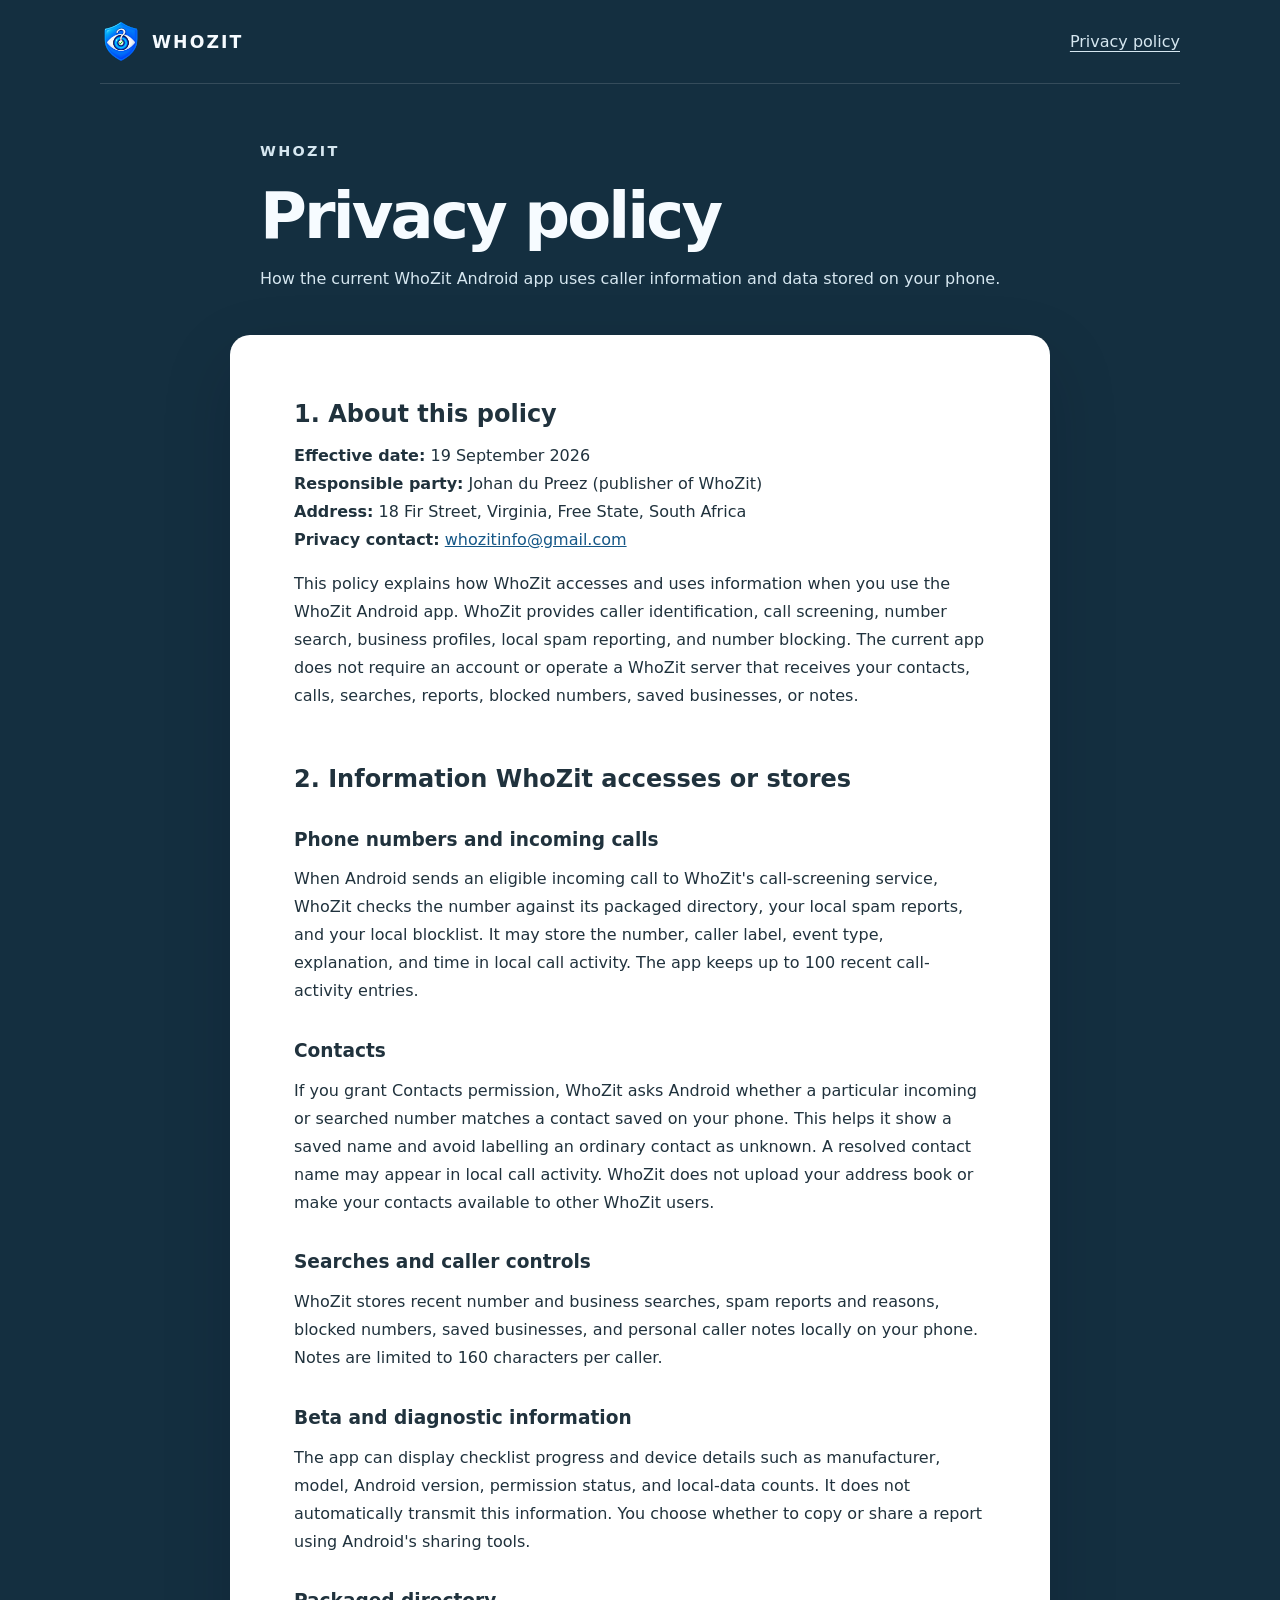
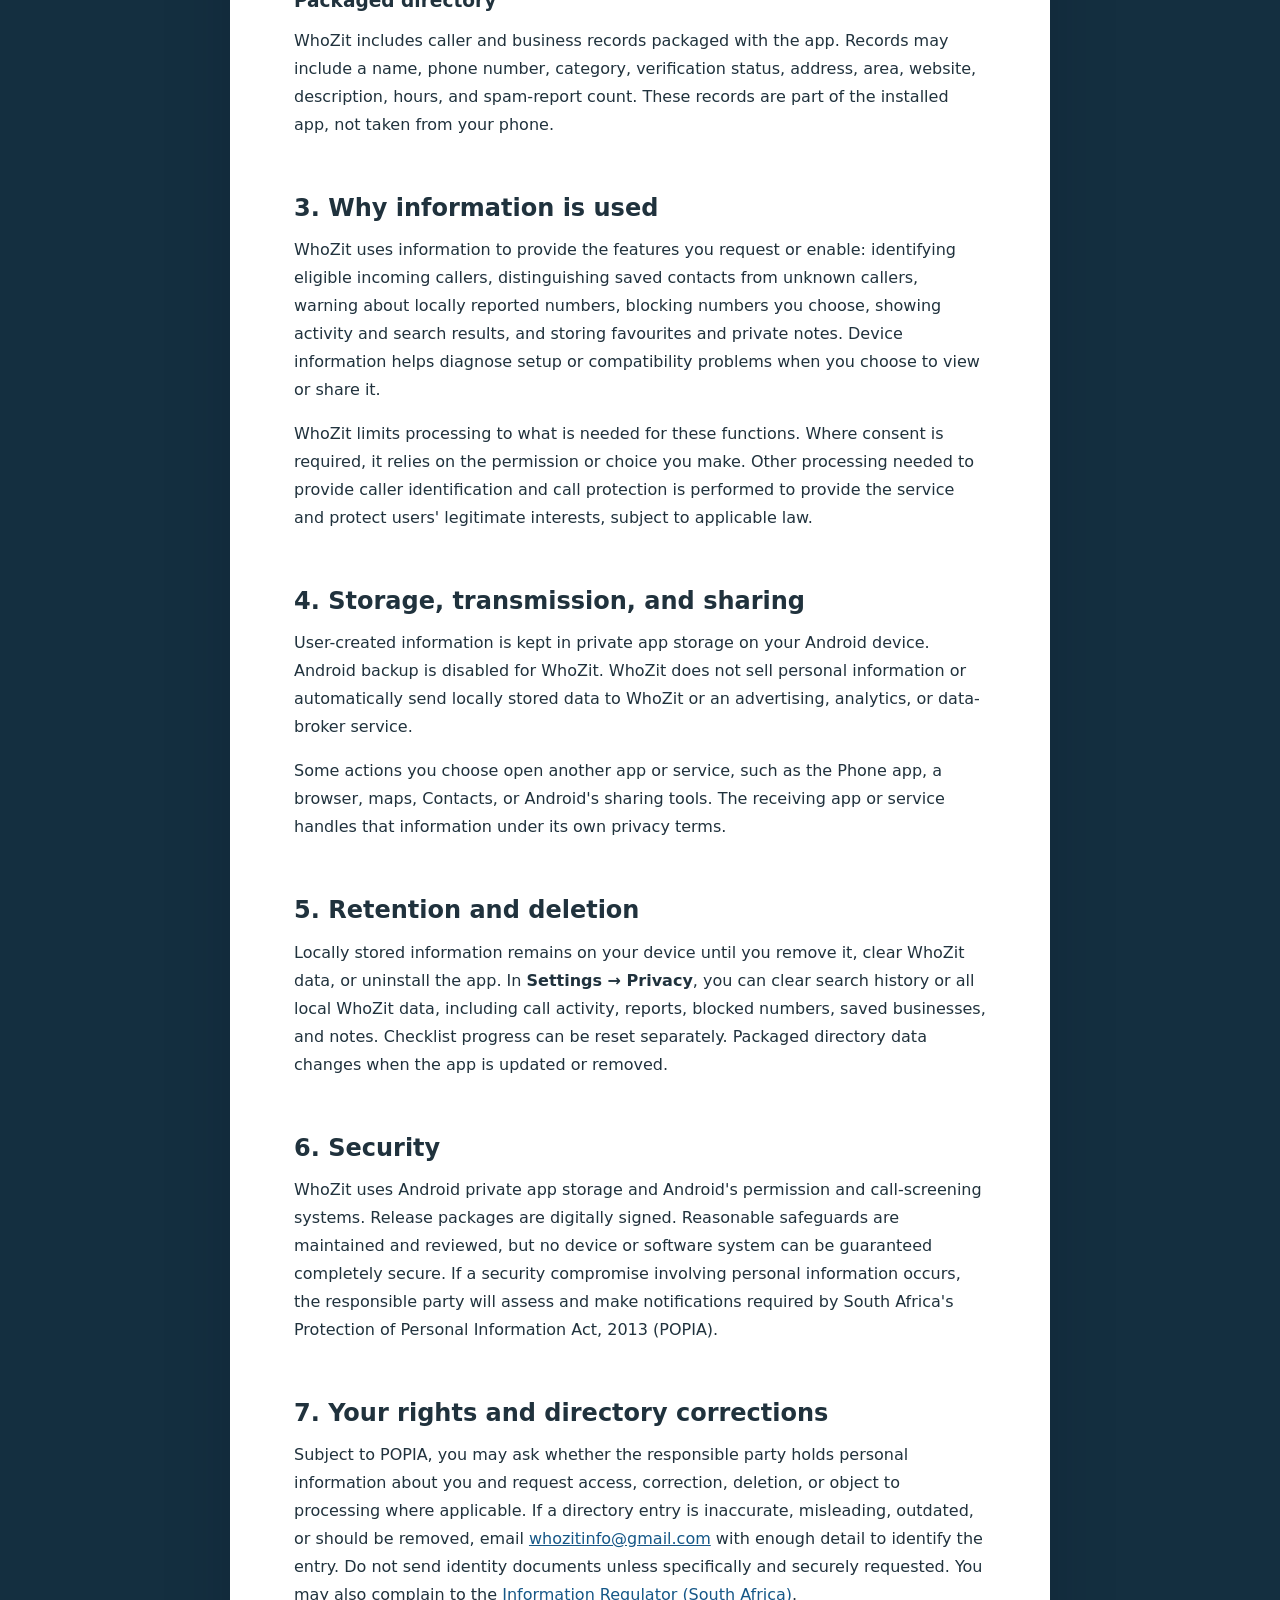
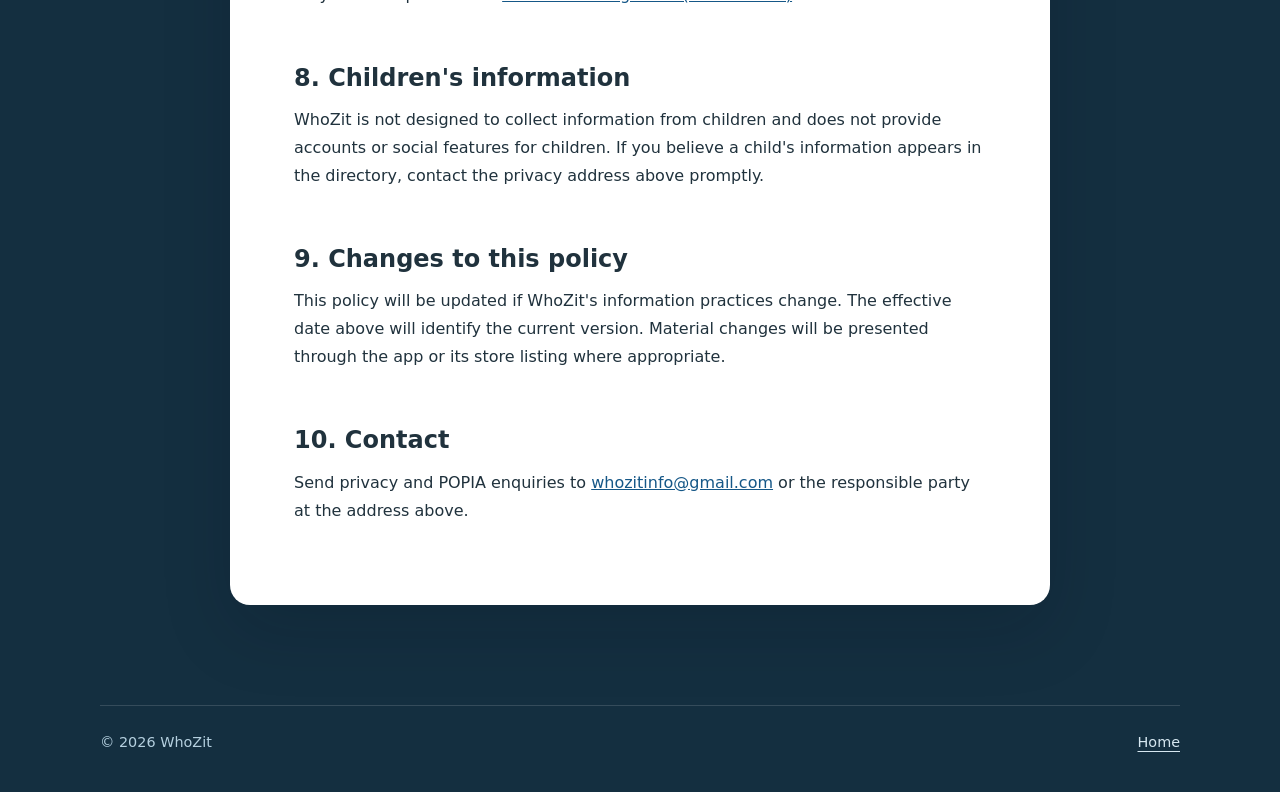
==== privacy/index.html @ beb5275b "Publish WhoZit privacy policy" ====
<!doctype html>
<html lang="en">
<head>
  <meta charset="utf-8">
  <meta name="viewport" content="width=device-width, initial-scale=1">
  <meta name="description" content="How WhoZit handles contacts, call information and data stored on your phone.">
  <meta name="theme-color" content="#142f40">
  <link rel="icon" type="image/svg+xml" href="data:image/svg+xml,%3Csvg xmlns='http://www.w3.org/2000/svg' viewBox='0 0 64 64'%3E%3Cpath fill='%23142f40' d='M32 2 56 11v19c0 17-10 27-24 32C18 57 8 47 8 30V11z'/%3E%3Cpath fill='%2339b8f4' d='M32 8 50 15v15c0 12-6 20-18 25C20 50 14 42 14 30V15z'/%3E%3Cpath fill='white' d='M31 17c-8 0-14 6-14 14s6 14 14 14c7 0 13-5 14-12h-7c-1 3-4 5-7 5-4 0-7-3-7-7s3-7 7-7c3 0 6 2 7 5h7c-1-7-7-12-14-12z'/%3E%3C/svg%3E">
  <link rel="stylesheet" href="../styles.css">
  <title>Privacy policy — WhoZit</title>
</head>
<body>
  <header class="site-header shell">
    <a class="brand" href="../index.html" aria-label="WhoZit home"><img src="../assets/whozit-logo.png" alt="">WHOZIT</a>
    <nav class="site-nav" aria-label="Main navigation"><a href="index.html" aria-current="page">Privacy policy</a></nav>
  </header>
  <main class="policy-layout shell">
    <div class="policy-header">
      <p class="eyebrow">WhoZit</p>
      <h1>Privacy policy</h1>
      <p>How the current WhoZit Android app uses caller information and data stored on your phone.</p>
    </div>
    <article class="policy-paper">
      <h2 id="about">1. About this policy</h2>
      <p><strong>Effective date:</strong> 19 September 2026<br>
        <strong>Responsible party:</strong> Johan du Preez (publisher of WhoZit)<br>
        <strong>Address:</strong> 18 Fir Street, Virginia, Free State, South Africa<br>
        <strong>Privacy contact:</strong> <a href="mailto:whozitinfo@gmail.com">whozitinfo@gmail.com</a></p>
      <p>This policy explains how WhoZit accesses and uses information when you use the WhoZit Android app. WhoZit provides caller identification, call screening, number search, business profiles, local spam reporting, and number blocking. The current app does not require an account or operate a WhoZit server that receives your contacts, calls, searches, reports, blocked numbers, saved businesses, or notes.</p>

      <h2 id="information">2. Information WhoZit accesses or stores</h2>
      <h3>Phone numbers and incoming calls</h3>
      <p>When Android sends an eligible incoming call to WhoZit's call-screening service, WhoZit checks the number against its packaged directory, your local spam reports, and your local blocklist. It may store the number, caller label, event type, explanation, and time in local call activity. The app keeps up to 100 recent call-activity entries.</p>
      <h3>Contacts</h3>
      <p>If you grant Contacts permission, WhoZit asks Android whether a particular incoming or searched number matches a contact saved on your phone. This helps it show a saved name and avoid labelling an ordinary contact as unknown. A resolved contact name may appear in local call activity. WhoZit does not upload your address book or make your contacts available to other WhoZit users.</p>
      <h3>Searches and caller controls</h3>
      <p>WhoZit stores recent number and business searches, spam reports and reasons, blocked numbers, saved businesses, and personal caller notes locally on your phone. Notes are limited to 160 characters per caller.</p>
      <h3>Beta and diagnostic information</h3>
      <p>The app can display checklist progress and device details such as manufacturer, model, Android version, permission status, and local-data counts. It does not automatically transmit this information. You choose whether to copy or share a report using Android's sharing tools.</p>
      <h3>Packaged directory</h3>
      <p>WhoZit includes caller and business records packaged with the app. Records may include a name, phone number, category, verification status, address, area, website, description, hours, and spam-report count. These records are part of the installed app, not taken from your phone.</p>

      <h2 id="purpose">3. Why information is used</h2>
      <p>WhoZit uses information to provide the features you request or enable: identifying eligible incoming callers, distinguishing saved contacts from unknown callers, warning about locally reported numbers, blocking numbers you choose, showing activity and search results, and storing favourites and private notes. Device information helps diagnose setup or compatibility problems when you choose to view or share it.</p>
      <p>WhoZit limits processing to what is needed for these functions. Where consent is required, it relies on the permission or choice you make. Other processing needed to provide caller identification and call protection is performed to provide the service and protect users' legitimate interests, subject to applicable law.</p>

      <h2 id="storage">4. Storage, transmission, and sharing</h2>
      <p>User-created information is kept in private app storage on your Android device. Android backup is disabled for WhoZit. WhoZit does not sell personal information or automatically send locally stored data to WhoZit or an advertising, analytics, or data-broker service.</p>
      <p>Some actions you choose open another app or service, such as the Phone app, a browser, maps, Contacts, or Android's sharing tools. The receiving app or service handles that information under its own privacy terms.</p>

      <h2 id="retention">5. Retention and deletion</h2>
      <p>Locally stored information remains on your device until you remove it, clear WhoZit data, or uninstall the app. In <strong>Settings → Privacy</strong>, you can clear search history or all local WhoZit data, including call activity, reports, blocked numbers, saved businesses, and notes. Checklist progress can be reset separately. Packaged directory data changes when the app is updated or removed.</p>

      <h2 id="security">6. Security</h2>
      <p>WhoZit uses Android private app storage and Android's permission and call-screening systems. Release packages are digitally signed. Reasonable safeguards are maintained and reviewed, but no device or software system can be guaranteed completely secure. If a security compromise involving personal information occurs, the responsible party will assess and make notifications required by South Africa's Protection of Personal Information Act, 2013 (POPIA).</p>

      <h2 id="rights">7. Your rights and directory corrections</h2>
      <p>Subject to POPIA, you may ask whether the responsible party holds personal information about you and request access, correction, deletion, or object to processing where applicable. If a directory entry is inaccurate, misleading, outdated, or should be removed, email <a href="mailto:whozitinfo@gmail.com">whozitinfo@gmail.com</a> with enough detail to identify the entry. Do not send identity documents unless specifically and securely requested. You may also complain to the <a href="https://inforegulator.org.za/">Information Regulator (South Africa)</a>.</p>

      <h2 id="children">8. Children's information</h2>
      <p>WhoZit is not designed to collect information from children and does not provide accounts or social features for children. If you believe a child's information appears in the directory, contact the privacy address above promptly.</p>

      <h2 id="changes">9. Changes to this policy</h2>
      <p>This policy will be updated if WhoZit's information practices change. The effective date above will identify the current version. Material changes will be presented through the app or its store listing where appropriate.</p>

      <h2 id="contact">10. Contact</h2>
      <p>Send privacy and POPIA enquiries to <a href="mailto:whozitinfo@gmail.com">whozitinfo@gmail.com</a> or the responsible party at the address above.</p>
    </article>
  </main>
  <footer class="site-footer shell">
    <p>© 2026 WhoZit</p>
    <p><a href="../index.html">Home</a></p>
  </footer>
</body>
</html>
---- styles.css ----
:root {
  color-scheme: dark;
  font-family: Inter, ui-sans-serif, system-ui, -apple-system, BlinkMacSystemFont,
    "Segoe UI", sans-serif;
  background: #142f40;
  color: #f6fbff;
  font-synthesis: none;
}

* { box-sizing: border-box; }

html { scroll-behavior: smooth; }

body {
  min-width: 280px;
  margin: 0;
  background: #142f40;
}

a { color: inherit; }

a:focus-visible {
  outline: 3px solid #9bd9ff;
  outline-offset: 5px;
  border-radius: 3px;
}

.shell { width: min(100% - 40px, 1080px); margin-inline: auto; }

.site-header {
  min-height: 84px;
  display: flex;
  align-items: center;
  justify-content: space-between;
  gap: 24px;
  border-bottom: 1px solid rgba(255, 255, 255, 0.14);
}

.brand {
  display: inline-flex;
  align-items: center;
  gap: 10px;
  text-decoration: none;
  font-size: 1.08rem;
  font-weight: 800;
  letter-spacing: 0.12em;
}

.brand img { display: block; width: 42px; height: 42px; object-fit: contain; }

.site-nav { display: flex; align-items: center; gap: 24px; }
.site-nav a, .site-footer a { color: #d6e7f0; text-underline-offset: 4px; }
.site-nav a:hover, .site-footer a:hover { color: #fff; }

.hero {
  min-height: min(720px, calc(100svh - 84px));
  display: grid;
  align-items: center;
  padding-block: 72px 96px;
}

.hero-inner { max-width: 780px; margin-inline: auto; text-align: center; }
.hero-logo { display: block; width: 152px; height: 152px; margin: 0 auto 32px; }
.eyebrow {
  margin: 0 0 18px;
  color: #add1e4;
  font-size: 0.9rem;
  font-weight: 700;
  letter-spacing: 0.16em;
  text-transform: uppercase;
}

h1 { margin: 0; font-size: clamp(2.7rem, 7vw, 5.4rem); line-height: 1.07; letter-spacing: -0.045em; }
.lead {
  max-width: 590px;
  margin: 26px auto 0;
  color: #d6e7f0;
  font-size: clamp(1.1rem, 2vw, 1.45rem);
  line-height: 1.6;
}

.explain {
  max-width: 720px;
  margin: 0 auto;
  padding: 36px 0 72px;
  border-top: 1px solid rgba(255, 255, 255, 0.14);
  color: #c4d9e5;
  font-size: 1rem;
  line-height: 1.7;
  text-align: center;
}

.site-footer {
  display: flex;
  justify-content: space-between;
  gap: 20px;
  padding: 28px 0 42px;
  border-top: 1px solid rgba(255, 255, 255, 0.14);
  color: #b5d0df;
  font-size: 0.9rem;
}

.site-footer p { margin: 0; }

.policy-layout { padding-block: 56px 100px; }
.policy-header { max-width: 760px; margin: 0 auto 42px; }
.policy-header h1 { font-size: clamp(2.6rem, 6vw, 4rem); }
.policy-header p { color: #d6e7f0; line-height: 1.65; }
.draft-note {
  max-width: 760px;
  margin: 0 auto 28px;
  padding: 16px 20px;
  border: 1px solid #9bd9ff;
  border-radius: 12px;
  color: #e5f4ff;
  line-height: 1.6;
}

.policy-paper {
  max-width: 820px;
  margin-inline: auto;
  padding: clamp(28px, 5vw, 64px);
  border-radius: 20px;
  background: #fff;
  color: #20323d;
  box-shadow: 0 26px 70px rgba(0, 12, 23, 0.16);
  font-size: 1rem;
  line-height: 1.75;
}

.policy-paper h2 { margin: 2.25em 0 0.55em; font-size: 1.5rem; line-height: 1.25; }
.policy-paper h2:first-child { margin-top: 0; }
.policy-paper h3 { margin: 1.6em 0 0.5em; font-size: 1.16rem; }
.policy-paper p { margin: 0 0 1em; }
.policy-paper ul { padding-left: 1.35em; }
.policy-paper li + li { margin-top: 0.3em; }
.policy-paper a { color: #155787; overflow-wrap: anywhere; }

@media (max-width: 600px) {
  .shell { width: min(100% - 32px, 1080px); }
  .site-header { min-height: 72px; }
  .hero { min-height: calc(100svh - 72px); padding-block: 54px 70px; }
  .hero-logo { width: 120px; height: 120px; margin-bottom: 26px; }
  .site-footer { display: block; }
  .site-footer p + p { margin-top: 12px; }
  .policy-layout { padding-block: 36px 72px; }
  .policy-paper { border-radius: 14px; }
}
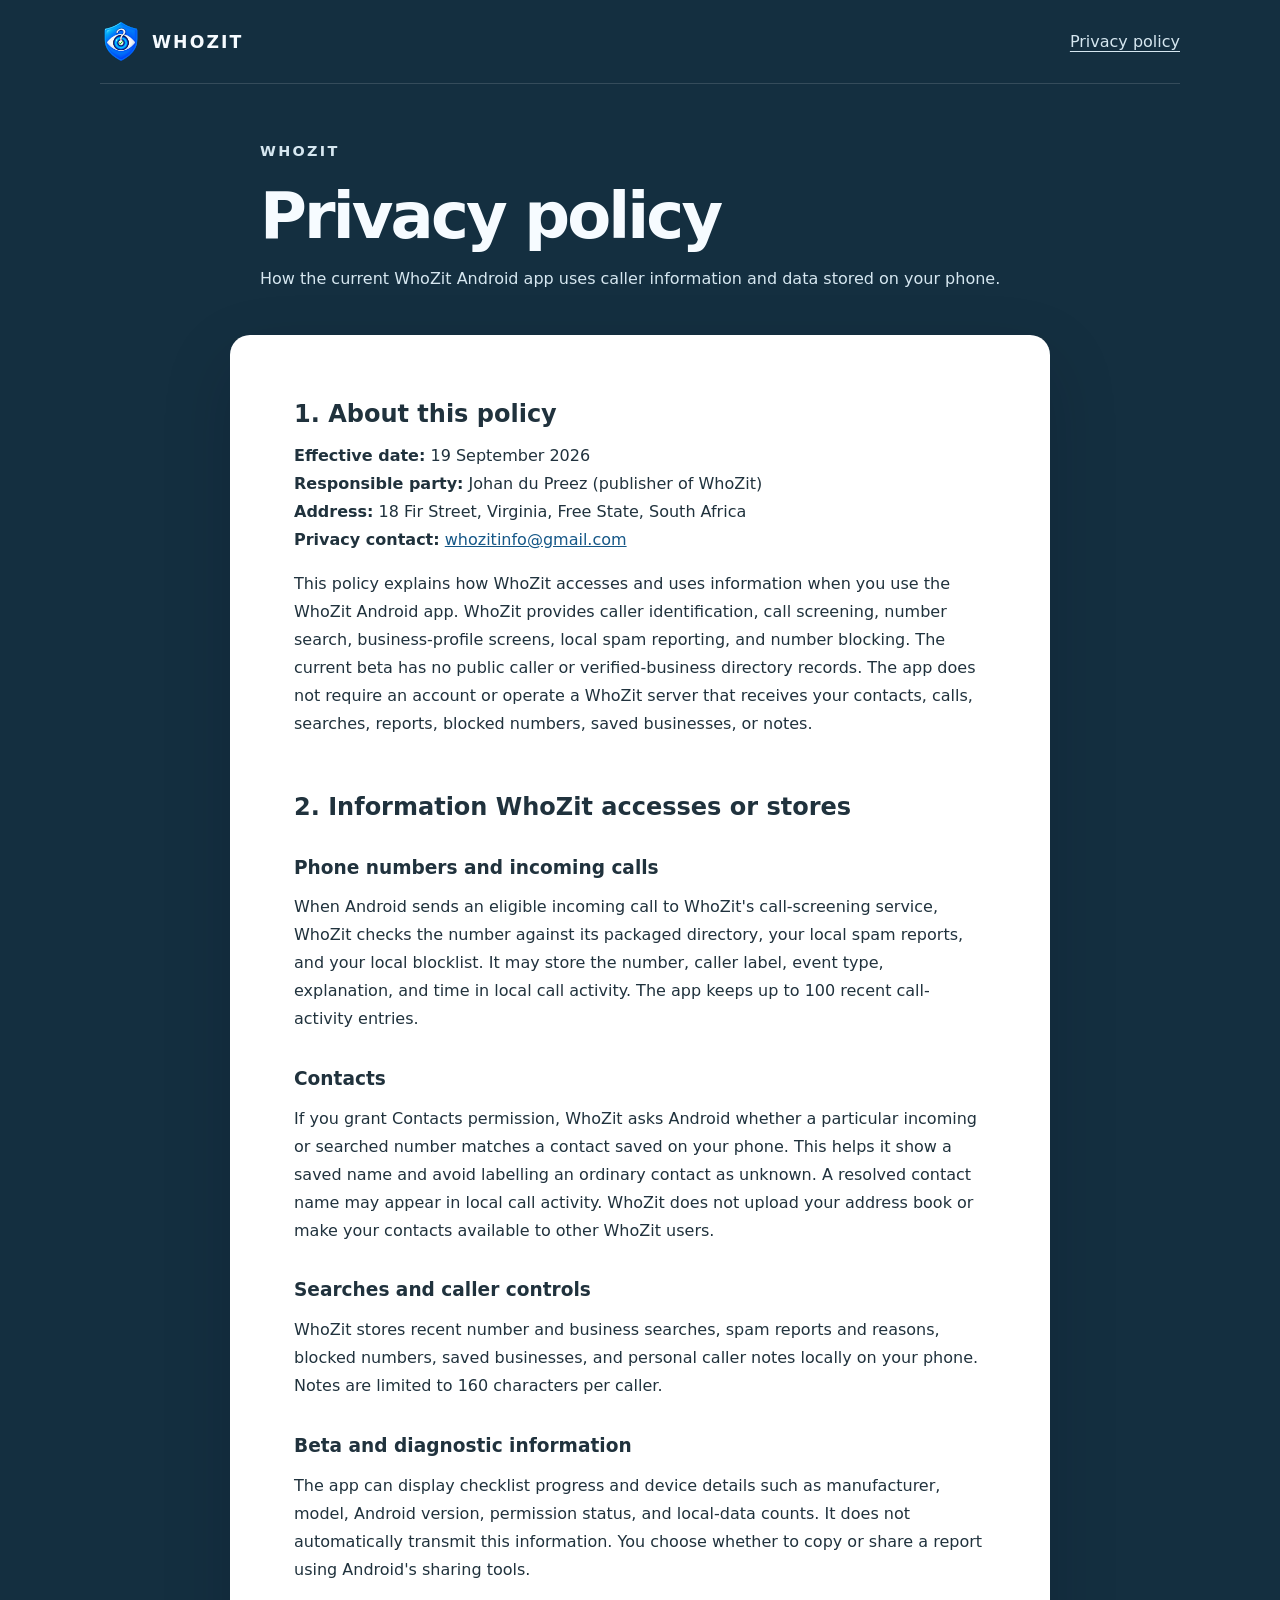
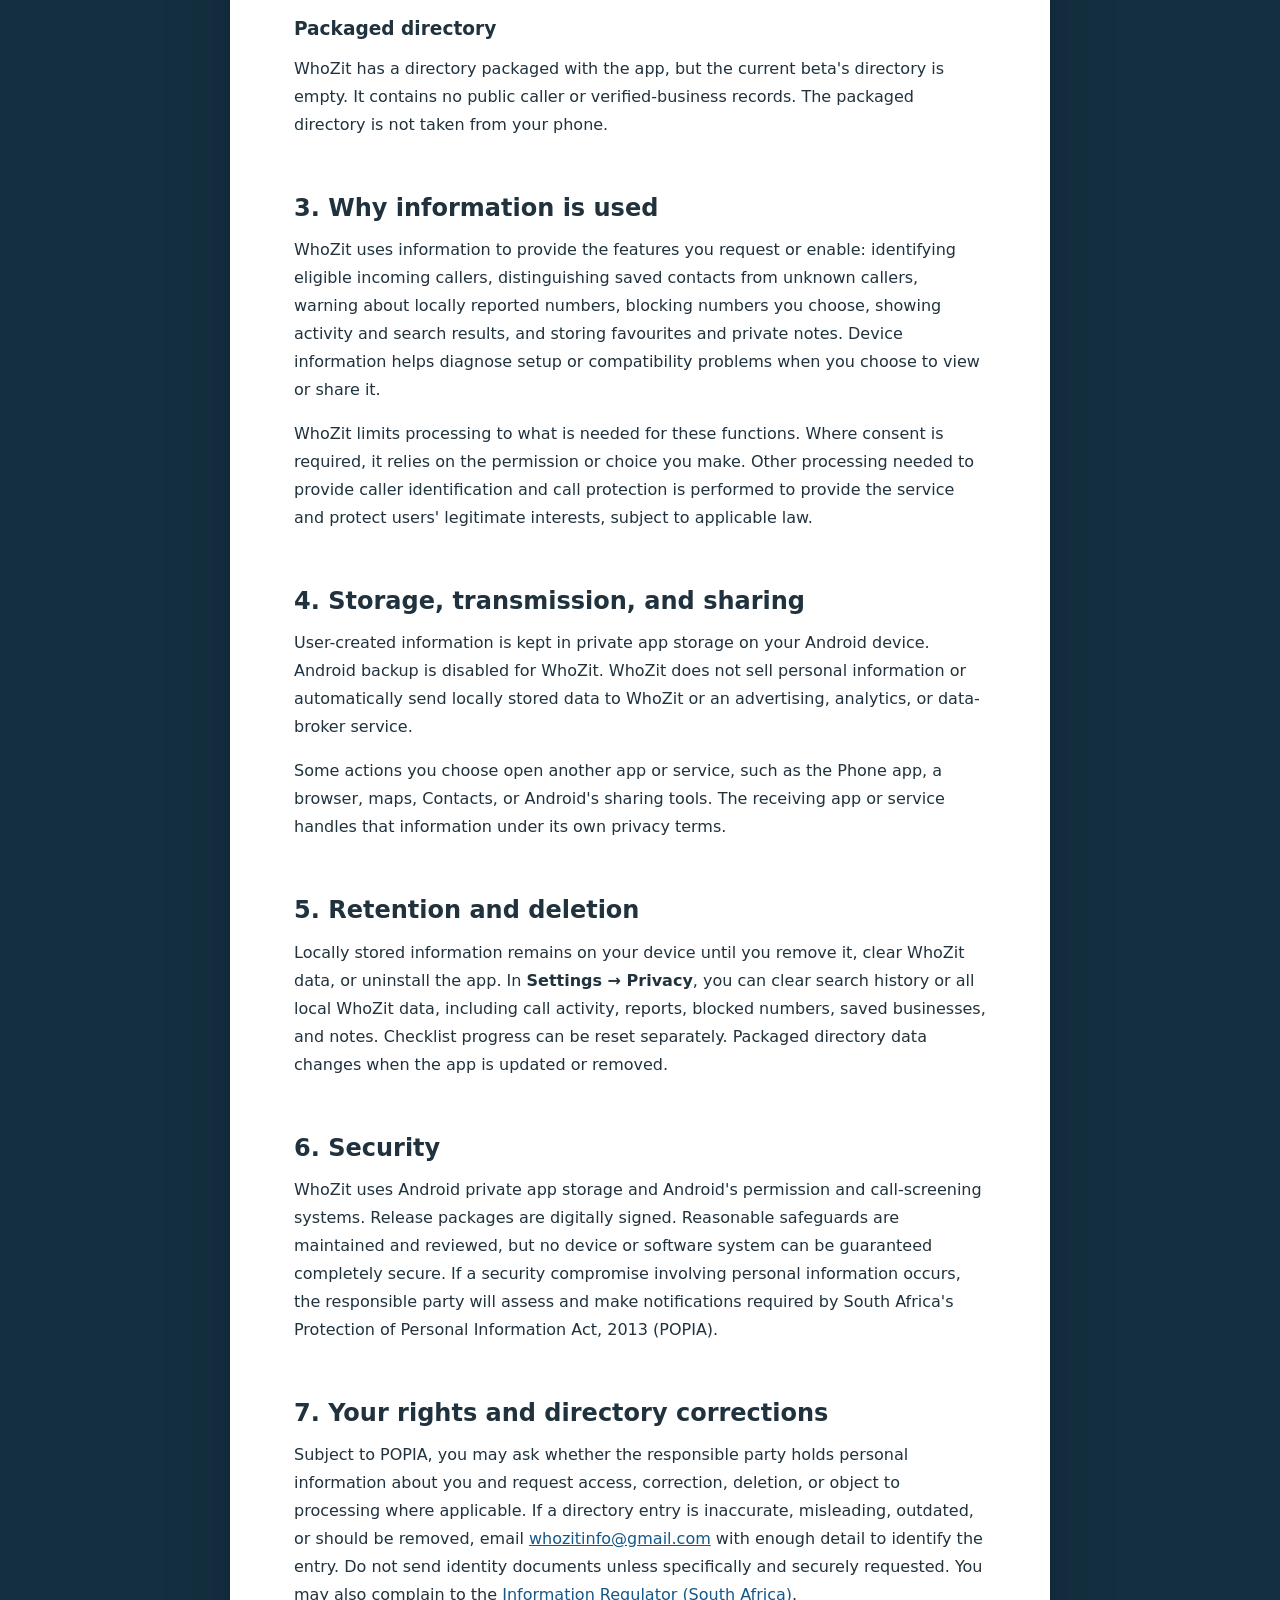
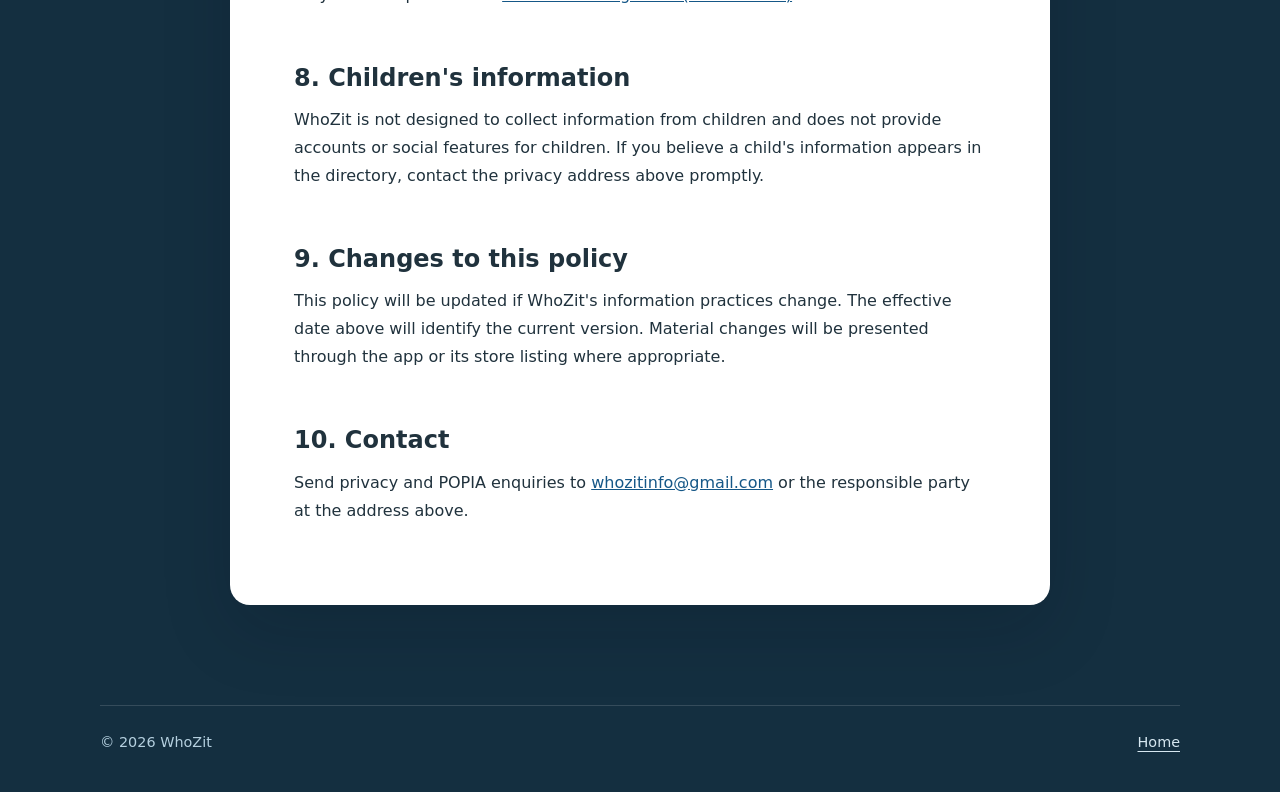
==== commit 9b728ef3: "Clarify empty directory in beta privacy policy" ====
--- a/privacy/index.html
+++ b/privacy/index.html
@@ -26,7 +26,7 @@
         <strong>Responsible party:</strong> Johan du Preez (publisher of WhoZit)<br>
         <strong>Address:</strong> 18 Fir Street, Virginia, Free State, South Africa<br>
         <strong>Privacy contact:</strong> <a href="mailto:whozitinfo@gmail.com">whozitinfo@gmail.com</a></p>
-      <p>This policy explains how WhoZit accesses and uses information when you use the WhoZit Android app. WhoZit provides caller identification, call screening, number search, business profiles, local spam reporting, and number blocking. The current app does not require an account or operate a WhoZit server that receives your contacts, calls, searches, reports, blocked numbers, saved businesses, or notes.</p>
+      <p>This policy explains how WhoZit accesses and uses information when you use the WhoZit Android app. WhoZit provides caller identification, call screening, number search, business-profile screens, local spam reporting, and number blocking. The current beta has no public caller or verified-business directory records. The app does not require an account or operate a WhoZit server that receives your contacts, calls, searches, reports, blocked numbers, saved businesses, or notes.</p>
 
       <h2 id="information">2. Information WhoZit accesses or stores</h2>
       <h3>Phone numbers and incoming calls</h3>
@@ -38,7 +38,7 @@
       <h3>Beta and diagnostic information</h3>
       <p>The app can display checklist progress and device details such as manufacturer, model, Android version, permission status, and local-data counts. It does not automatically transmit this information. You choose whether to copy or share a report using Android's sharing tools.</p>
       <h3>Packaged directory</h3>
-      <p>WhoZit includes caller and business records packaged with the app. Records may include a name, phone number, category, verification status, address, area, website, description, hours, and spam-report count. These records are part of the installed app, not taken from your phone.</p>
+      <p>WhoZit has a directory packaged with the app, but the current beta's directory is empty. It contains no public caller or verified-business records. The packaged directory is not taken from your phone.</p>
 
       <h2 id="purpose">3. Why information is used</h2>
       <p>WhoZit uses information to provide the features you request or enable: identifying eligible incoming callers, distinguishing saved contacts from unknown callers, warning about locally reported numbers, blocking numbers you choose, showing activity and search results, and storing favourites and private notes. Device information helps diagnose setup or compatibility problems when you choose to view or share it.</p>
